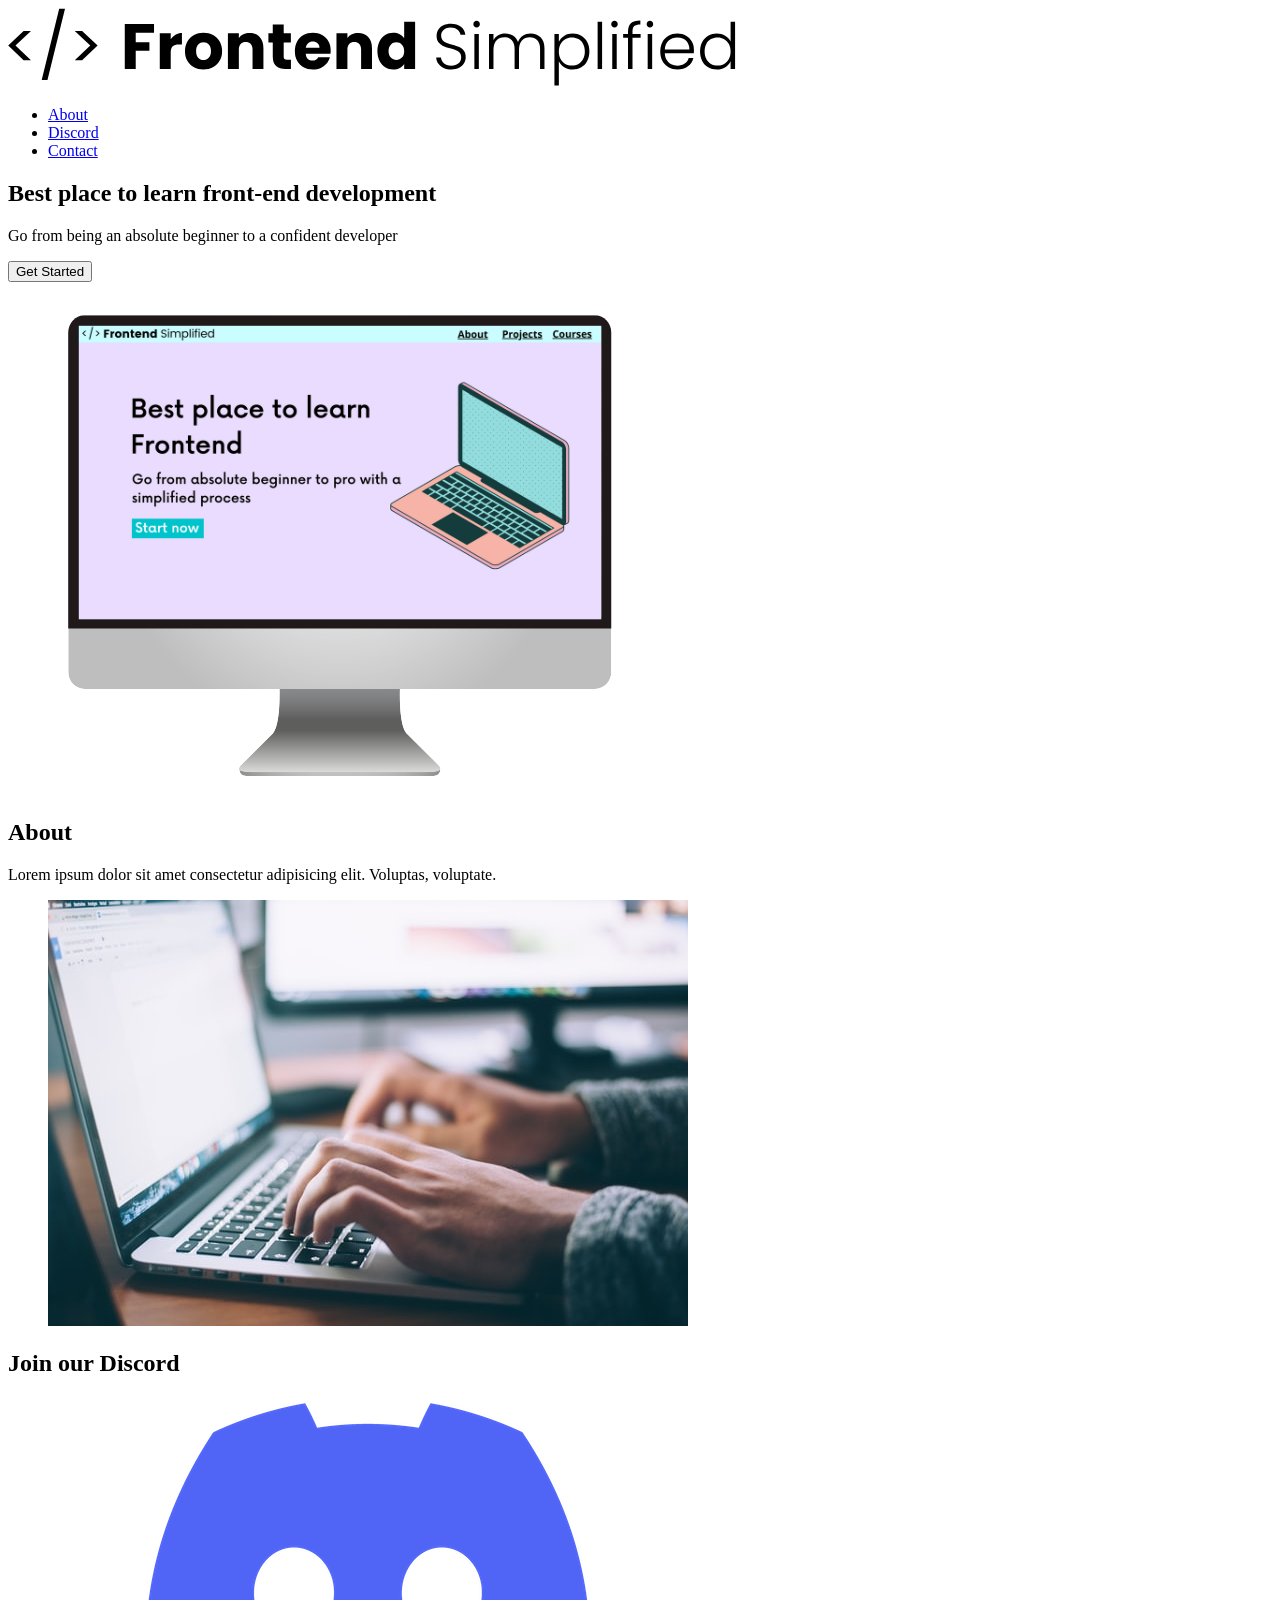
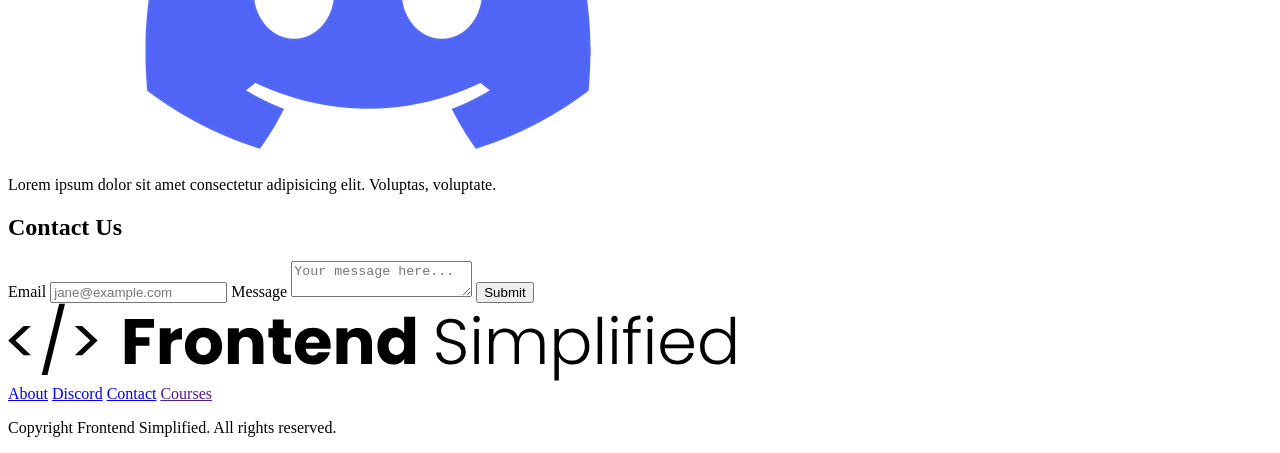
==== HTML Tutorial/index.html @ f5a1693d "first commit" ====
<!DOCTYPE html>
<html lang="en">
<head>
    <meta charset="UTF-8">
    <meta name="viewport" content="width=device-width, initial-scale=1.0">
    <title>Document</title>
</head>

<body>
    <section>
        <nav>
            <img src="HTML Practise Assets/FES.svg" alt="FES Logo">
                <ul>
                    <li><a href="#about">About</a></li>
                    <li><a href="#discord">Discord</a></li>
                    <li><a href="#contact">Contact</a></li>
                </ul>
            </nav>
            <header>
                <div>
                    <h1>Best place to learn front-end development</h1>
                    <p>Go from being an absolute beginner to a confident developer</p>
                    <button>Get Started</button>
                </div>
            </header>
            <figure>
                <img src="./HTML Practise Assets/laptop.png" alt="Laptop">  
            </figure>
           </header> 
    </section>

    <main>
        <section id="about">
            <h2>About</h2>
            <div>
                <p>Lorem ipsum dolor sit amet consectetur adipisicing elit. Voluptas, voluptate.</p>
            </div>
        
            <figure>
           <img src="./HTML Practise Assets/about.jpg" alt="About Image">
            </figure>
        </section>

        <section id="discord">
            <h2>Join our Discord</h2>
            <figure>
                <img src="./HTML Practise Assets/discord.png" alt="Discord">
            </figure>
            <div>
                <p>Lorem ipsum dolor sit amet consectetur adipisicing elit. Voluptas, voluptate.</p>
            </div>
        </section>

        <section id="contact">
            <h2>Contact Us</h2>
            <form action="">
                <span>Email</span>
                <input type="text" placeholder="jane@example.com">
                <span>Message</span>
                <textarea type="text" placeholder="Your message here..."></textarea>
                <button type="submit">Submit</button>
            </form>
        </section>
    </main>

    <footer>
        <img src="./HTML Practise Assets/FES.svg" alt="FES Logo">
        <div>
          <a href="#about">About</a>
          <a href="#discord">Discord</a>
          <a href="#contact">Contact</a>
          <a href="">Courses</a>
        </div>
        <p>Copyright Frontend Simplified. All rights reserved.</p>
    </footer>
</body>

</html>
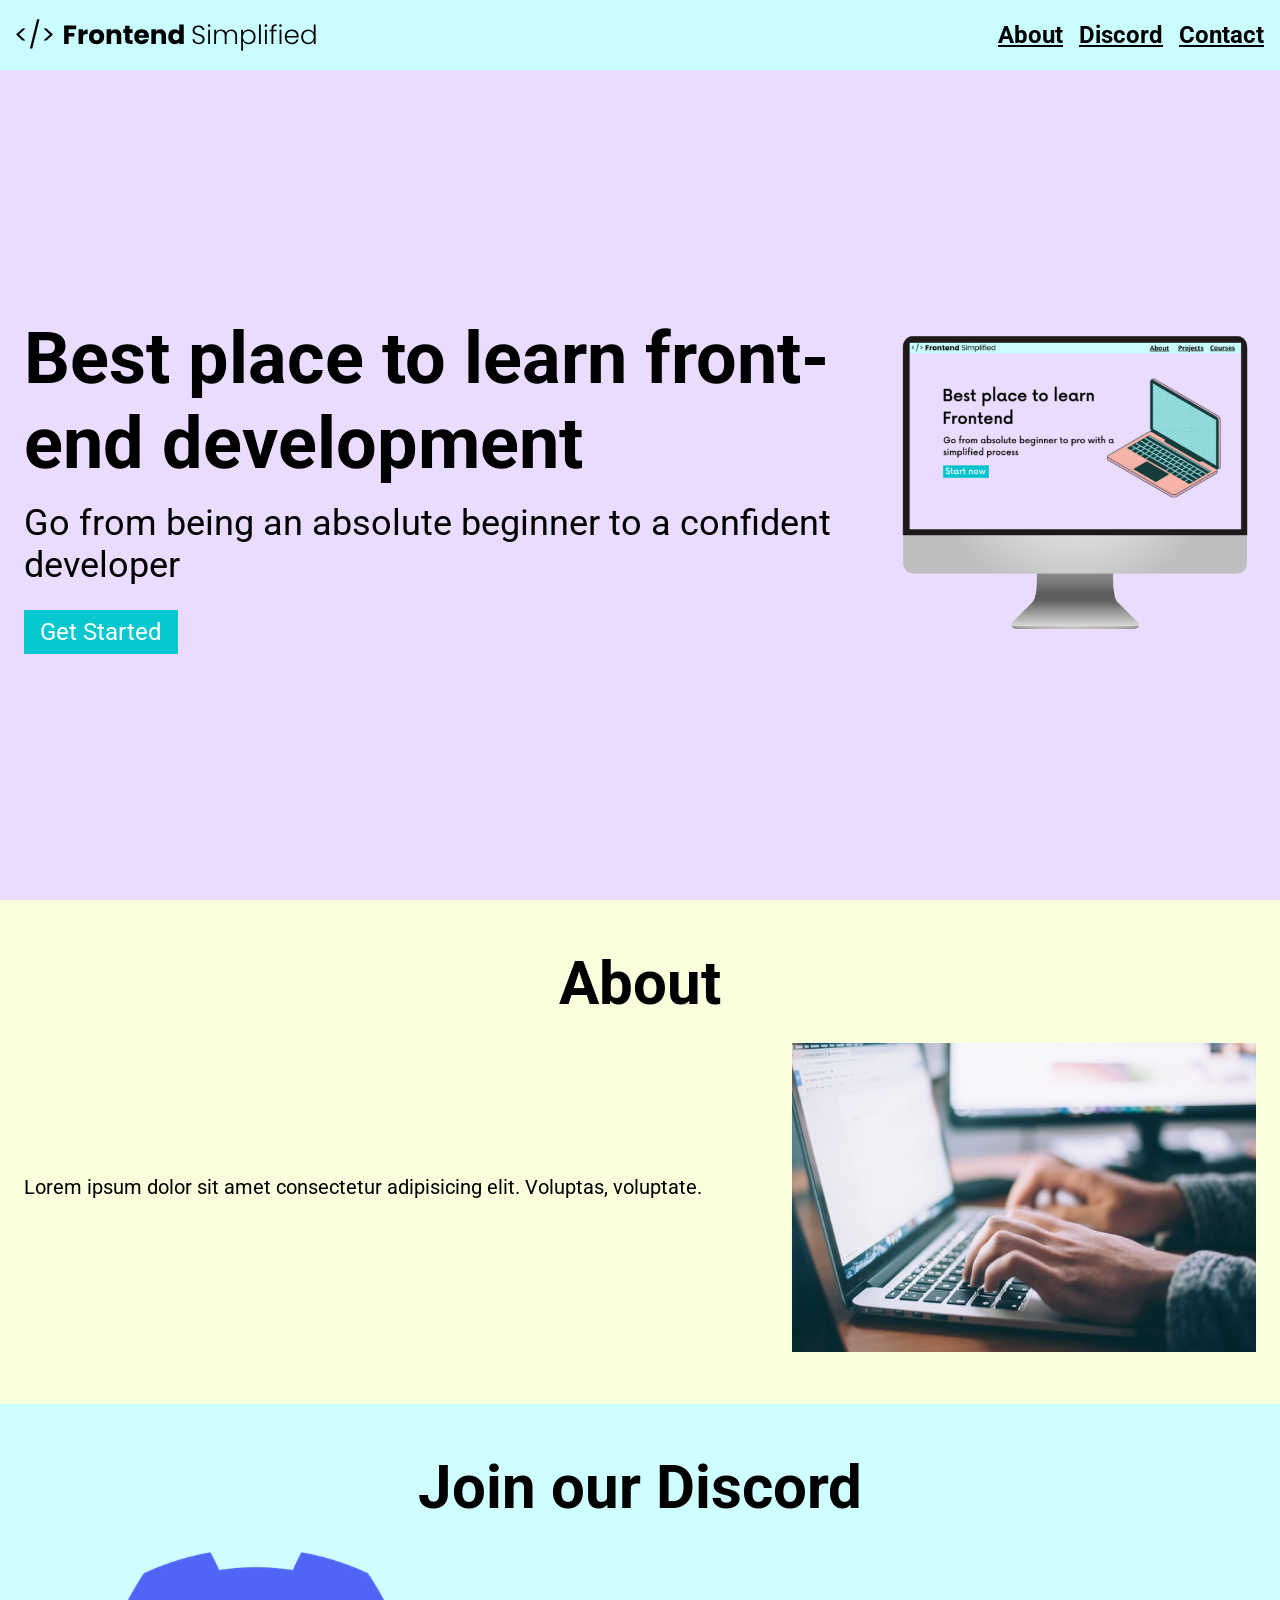
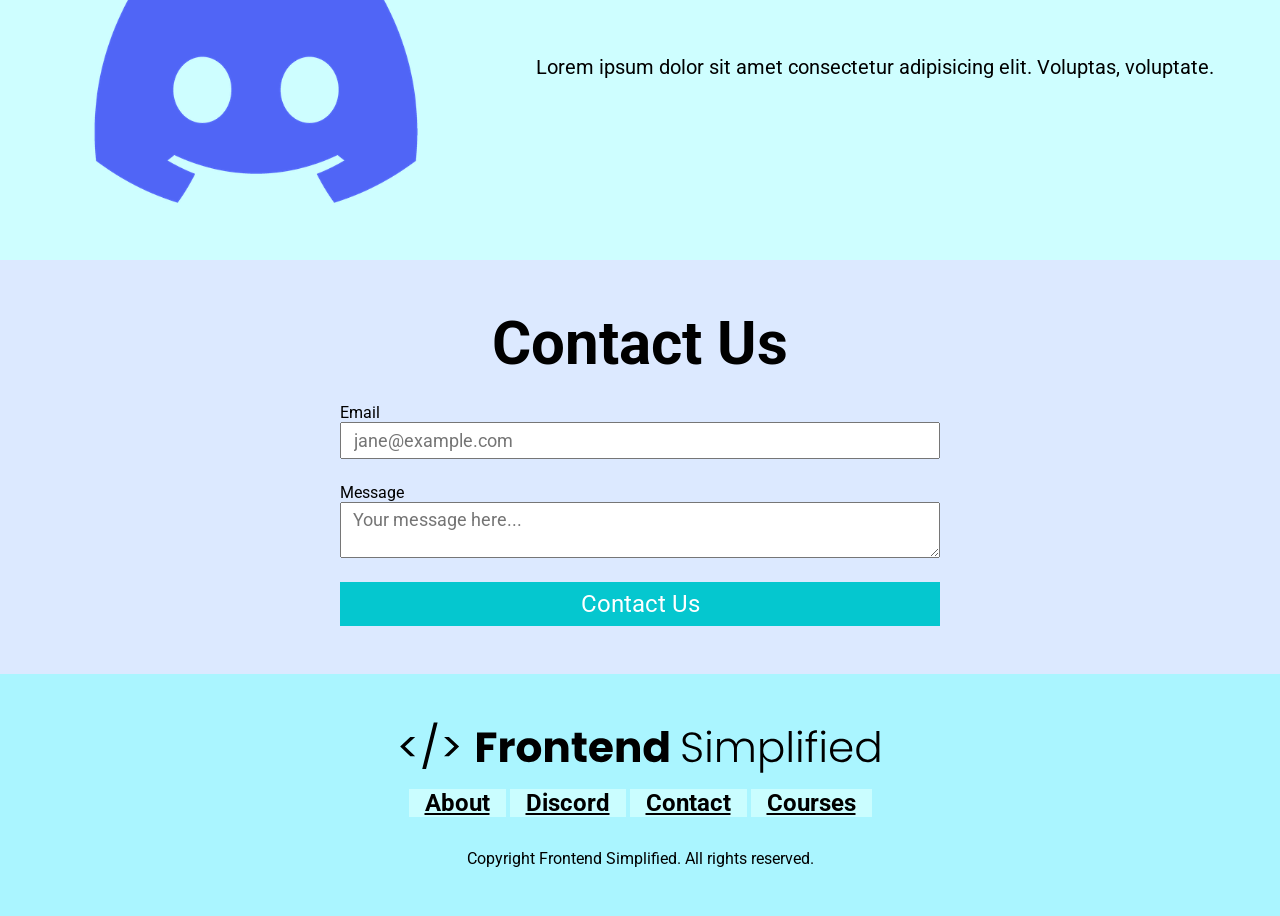
==== commit b8fd92e2: "final changes" ====
--- a/HTML Tutorial/index.html
+++ b/HTML Tutorial/index.html
@@ -4,12 +4,13 @@
     <meta charset="UTF-8">
     <meta name="viewport" content="width=device-width, initial-scale=1.0">
     <title>Document</title>
+    <link rel="stylesheet" href="styles.css">
 </head>
 
 <body>
     <section>
         <nav>
-            <img src="HTML Practise Assets/FES.svg" alt="FES Logo">
+            <img src="HTML Practise Assets/FES.svg" class="logo" alt="FES Logo">
                 <ul>
                     <li><a href="#about">About</a></li>
                     <li><a href="#discord">Discord</a></li>
@@ -17,37 +18,48 @@
                 </ul>
             </nav>
             <header>
-                <div>
-                    <h1>Best place to learn front-end development</h1>
-                    <p>Go from being an absolute beginner to a confident developer</p>
-                    <button>Get Started</button>
+                <div class="row">  
+                    <div>
+                        <h1>Best place to learn front-end development</h1>
+                        <p class="subheader">Go from being an absolute beginner to a confident developer</p>
+                        <button>Get Started</button>
+                    </div>
+                <figure>
+                    <img src="./HTML Practise Assets/laptop.png" alt="Laptop">  
+                </figure>
                 </div>
-            </header>
-            <figure>
-                <img src="./HTML Practise Assets/laptop.png" alt="Laptop">  
-            </figure>
            </header> 
     </section>
 
     <main>
-        <section id="about">
-            <h2>About</h2>
-            <div>
-                <p>Lorem ipsum dolor sit amet consectetur adipisicing elit. Voluptas, voluptate.</p>
+    <section id="about">
+        <h2>About</h2>
+        <div class="row">
+            <div class="section__description">
+
+                <div class="section__description--wrapper">
+                     <p class="section__description--para">Lorem ipsum dolor sit amet consectetur adipisicing elit. Voluptas, voluptate.</p>
+                </div>
+
+                <figure class="about__image--wrapper">
+                    <img src="./HTML Practise Assets/about.jpg" alt="About Image">
+                </figure>
             </div>
-        
-            <figure>
-           <img src="./HTML Practise Assets/about.jpg" alt="About Image">
-            </figure>
-        </section>
+        </div>
+    </section>
+
 
         <section id="discord">
             <h2>Join our Discord</h2>
-            <figure>
-                <img src="./HTML Practise Assets/discord.png" alt="Discord">
-            </figure>
-            <div>
-                <p>Lorem ipsum dolor sit amet consectetur adipisicing elit. Voluptas, voluptate.</p>
+            <div class="row">
+                <div class="section__description">
+                <figure class="about__image--wrapper">
+                    <img src="./HTML Practise Assets/discord.png" alt="Discord">
+                </figure>
+                    <div class="section__description--wrapper">
+                        <p class="section__description--para">Lorem ipsum dolor sit amet consectetur adipisicing elit. Voluptas, voluptate.</p>
+                    </div>
+                </div>
             </div>
         </section>
 
@@ -55,21 +67,21 @@
             <h2>Contact Us</h2>
             <form action="">
                 <span>Email</span>
-                <input type="text" placeholder="jane@example.com">
+                <input type="email" placeholder="jane@example.com">
                 <span>Message</span>
                 <textarea type="text" placeholder="Your message here..."></textarea>
-                <button type="submit">Submit</button>
+                <button type="submit">Contact Us</button>
             </form>
         </section>
     </main>
 
     <footer>
-        <img src="./HTML Practise Assets/FES.svg" alt="FES Logo">
-        <div>
-          <a href="#about">About</a>
-          <a href="#discord">Discord</a>
-          <a href="#contact">Contact</a>
-          <a href="">Courses</a>
+        <img class="footer__logo" src="./HTML Practise Assets/FES.svg" alt="FES Logo">
+        <div class="footer__links">
+          <a class="footer__link" href="#about">About</a>
+          <a class="footer__link" href="#discord">Discord</a>
+          <a class="footer__link" href="#contact">Contact</a>
+          <a class="footer__link" href="">Courses</a>
         </div>
         <p>Copyright Frontend Simplified. All rights reserved.</p>
     </footer>
--- a/HTML Tutorial/styles.css
+++ b/HTML Tutorial/styles.css
@@ -0,0 +1,165 @@
+@import url('https://fonts.googleapis.com/css2?family=Roboto:wght@400;500;700&display=swap');
+* {
+    margin: 0;
+    padding: 0;
+    box-sizing: border-box;
+    font-family: "Roboto", serif;
+}
+
+nav {
+    height: 70px;
+    display: flex;
+    justify-content: space-between;
+    align-items: center;
+    padding: 0 16px;
+    background-color: #cafdff;
+}
+
+header {
+    background-color: #eadcff;
+    height: calc(100vh - 70px);
+    padding: 24px;
+    display: flex;
+    align-items: center;
+    justify-content: center;
+}
+
+h1 {
+    font-size: 72px;
+}
+
+.subheader {
+    font-size: 36px;
+    margin: 16px 0 24px 0;
+}
+
+button {
+    background-color: #05c7cf;
+    color: white;
+    border: none;
+    padding: 8px 16px;
+    font-size: 24px;
+    cursor: pointer;
+}
+
+a {
+    color: black;
+    font-size: 24px;
+    font-weight: 700;
+    background-color: #cafdff;
+}
+
+.logo {
+    width: 300px;
+}
+
+ul {
+    display: flex;
+}
+
+li {
+    list-style-type: none;
+    padding-left: 16px;
+}
+
+.row {
+    width: 100%;
+    max-width: 1300px;
+    margin: 0 auto;
+    display: flex;
+    align-items: center;
+    justify-content: center;
+}
+
+#about, #discord, #contact, footer{
+    padding: 48px 0;
+
+}
+
+/*About Section*/
+
+
+#about {    background-color: #f8ffdc;}
+h2 {
+   font-size: 60px;
+   text-align: center;
+   margin-bottom: 24px;
+
+}
+
+.section__description {
+    display: flex;
+    justify-content: center;
+    align-items: center;
+}
+
+.about__image--wrapper {
+    width: 40%;
+    padding: 0 24px;
+}
+
+img {
+    width: 100%;
+}
+
+.section__description--wrapper{
+    width: 60%;
+    padding: 0 24px;
+
+}
+
+.section__description--para {
+    font-size: 20px;
+    line-height: 1.5;
+    margin-bottom: 24px;
+
+}
+
+/*Discord Section*/
+
+#discord {
+    background-color: #cefeff;
+}
+
+/*Contact Section*/
+
+#contact {
+    background-color: #dce9ff;
+
+}
+
+form {
+    width: 100%;
+    max-width: 600px;
+    display: flex;
+    flex-direction: column;
+    margin: 0 auto;
+}
+
+input, textarea {
+    margin-bottom: 24px;
+    font-size: 18px;
+    padding: 6px 12px;
+}
+
+/*Footer Section*/
+
+footer {
+ background-color: #aaf5ff;  
+ display: flex;
+ flex-direction: column; 
+ align-items: center;
+}
+
+.footer__logo {
+    max-width: 480px;
+    margin-bottom: 16px;
+}
+
+.footer__links {
+    margin-bottom: 32px;
+}
+
+.footer__link {
+    padding: 0 16px;
+}
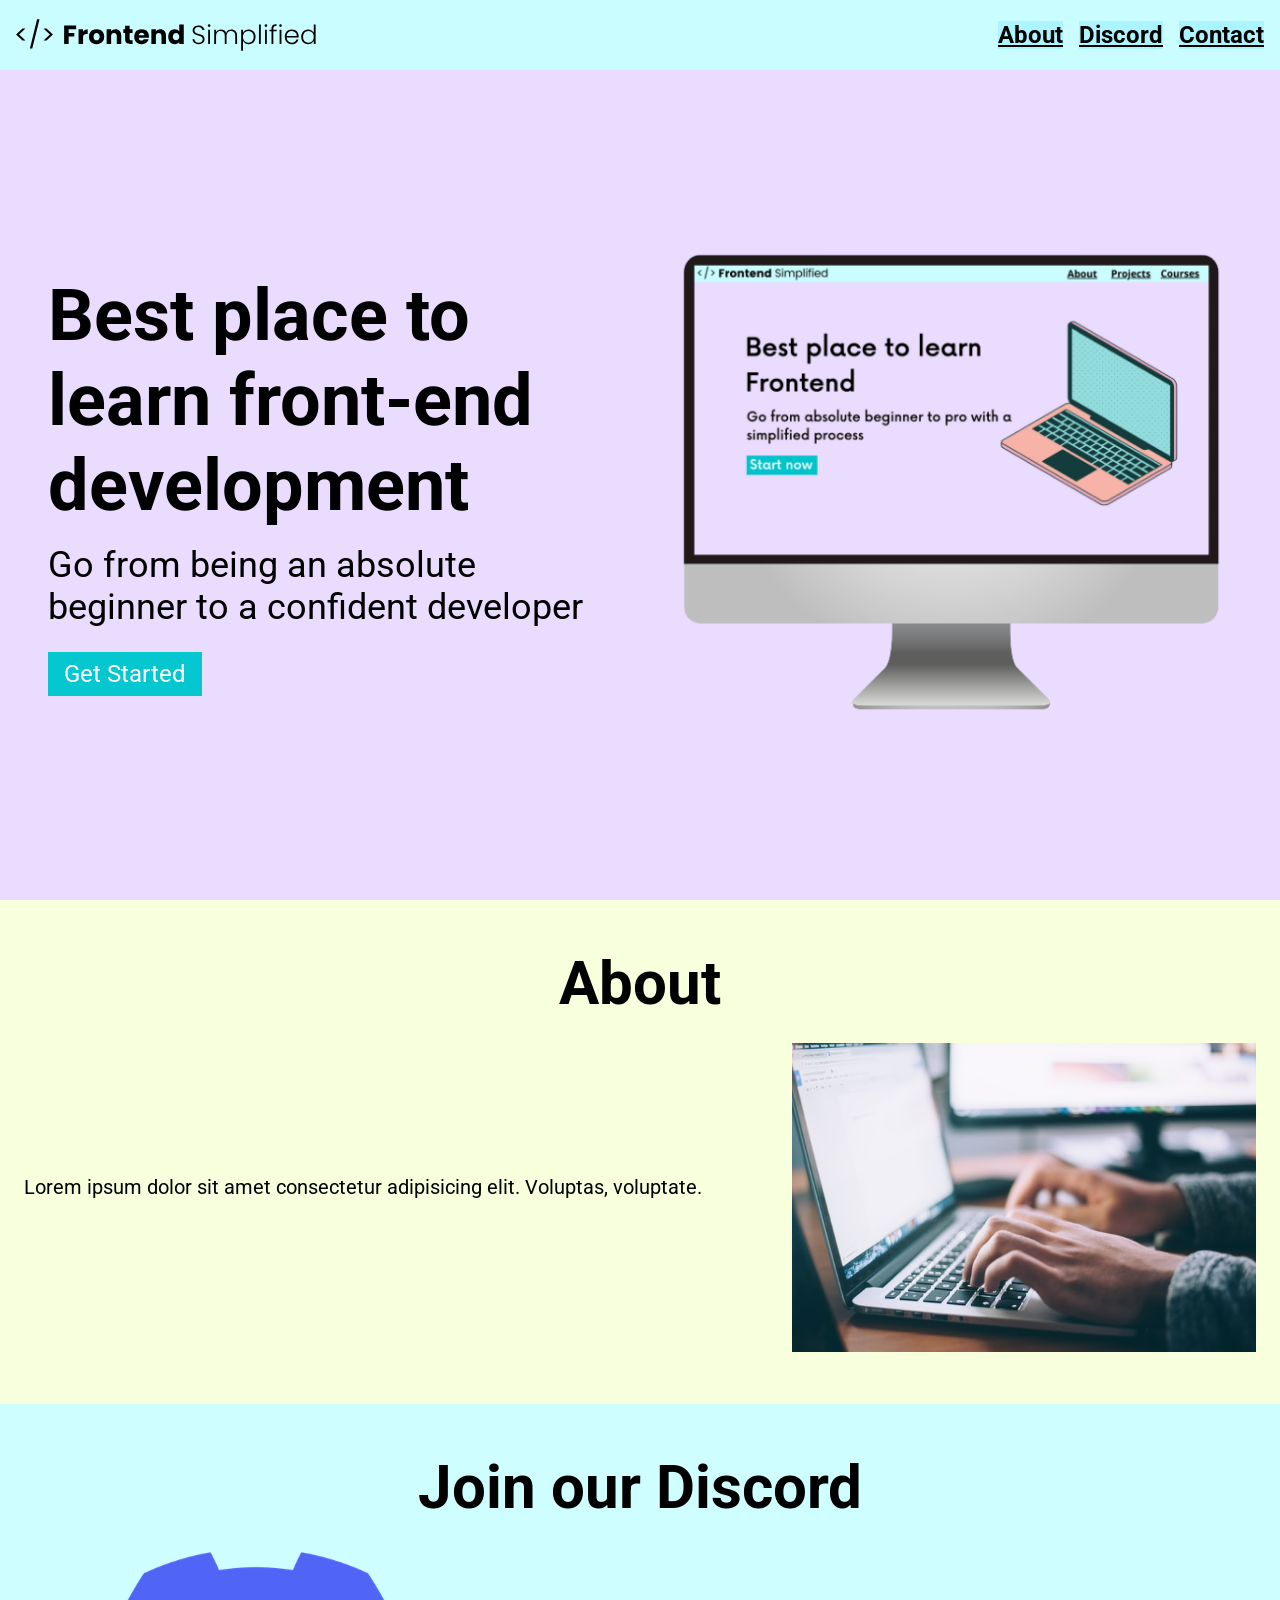
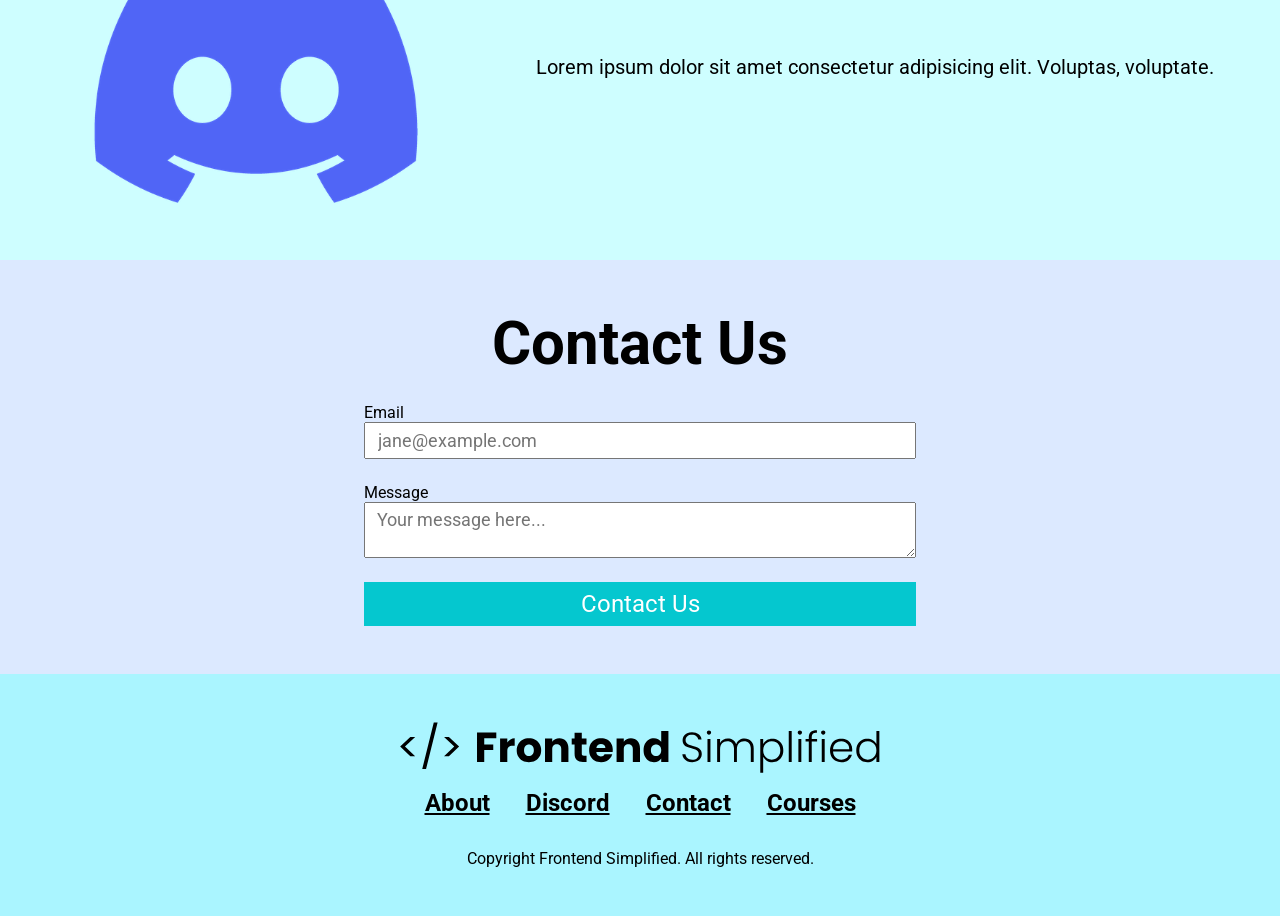
==== commit a1089f30: "final changes to the HTML tutorial, including updates to the index.html and styles.css files to enha" ====
--- a/HTML Tutorial/index.html
+++ b/HTML Tutorial/index.html
@@ -1,90 +1,98 @@
-<!DOCTYPE html>
+<!doctype html>
 <html lang="en">
-<head>
-    <meta charset="UTF-8">
-    <meta name="viewport" content="width=device-width, initial-scale=1.0">
+  <head>
+    <meta charset="UTF-8" />
+    <meta name="viewport" content="width=device-width, initial-scale=1.0" />
     <title>Document</title>
-    <link rel="stylesheet" href="styles.css">
-</head>
+    <link rel="stylesheet" href="styles.css" />
+  </head>
 
-<body>
-    <section>
-        <nav>
-            <img src="HTML Practise Assets/FES.svg" class="logo" alt="FES Logo">
-                <ul>
-                    <li><a href="#about">About</a></li>
-                    <li><a href="#discord">Discord</a></li>
-                    <li><a href="#contact">Contact</a></li>
-                </ul>
-            </nav>
-            <header>
-                <div class="row">  
-                    <div>
-                        <h1>Best place to learn front-end development</h1>
-                        <p class="subheader">Go from being an absolute beginner to a confident developer</p>
-                        <button>Get Started</button>
-                    </div>
-                <figure>
-                    <img src="./HTML Practise Assets/laptop.png" alt="Laptop">  
-                </figure>
-                </div>
-           </header> 
-    </section>
+  <body>
+    <nav>
+      <img src="HTML Practise Assets/FES.svg" class="logo" alt="FES Logo" />
+      <ul>
+        <li><a href="#about">About</a></li>
+        <li><a href="#discord">Discord</a></li>
+        <li><a href="#contact">Contact</a></li>
+      </ul>
+    </nav>
+
+    <header>
+      <div class="row">
+        <div class="home__description">
+          <h1>Best place to learn front-end development</h1>
+          <p class="subheader">
+            Go from being an absolute beginner to a confident developer
+          </p>
+          <button class="home__description--button">Get Started</button>
+        </div>
+        <figure class="home__image--wrapper">
+          <img src="./HTML Practise Assets/laptop.png" alt="Laptop" />
+        </figure>
+      </div>
+    </header>
 
     <main>
-    <section id="about">
+      <section id="about">
         <h2>About</h2>
         <div class="row">
-            <div class="section__description">
+          <div class="section__description">
+            <div class="section__description--wrapper">
+              <p class="section__description--para">
+                Lorem ipsum dolor sit amet consectetur adipisicing elit.
+                Voluptas, voluptate.
+              </p>
+            </div>
 
-                <div class="section__description--wrapper">
-                     <p class="section__description--para">Lorem ipsum dolor sit amet consectetur adipisicing elit. Voluptas, voluptate.</p>
-                </div>
+            <figure class="about__image--wrapper">
+              <img src="./HTML Practise Assets/about.jpg" alt="About Image" />
+            </figure>
+          </div>
+        </div>
+      </section>
 
-                <figure class="about__image--wrapper">
-                    <img src="./HTML Practise Assets/about.jpg" alt="About Image">
-                </figure>
+      <section id="discord">
+        <h2>Join our Discord</h2>
+        <div class="row">
+          <div class="section__description">
+            <figure class="about__image--wrapper">
+              <img src="./HTML Practise Assets/discord.png" alt="Discord" />
+            </figure>
+            <div class="section__description--wrapper">
+              <p class="section__description--para">
+                Lorem ipsum dolor sit amet consectetur adipisicing elit.
+                Voluptas, voluptate.
+              </p>
             </div>
+          </div>
         </div>
-    </section>
+      </section>
 
-
-        <section id="discord">
-            <h2>Join our Discord</h2>
-            <div class="row">
-                <div class="section__description">
-                <figure class="about__image--wrapper">
-                    <img src="./HTML Practise Assets/discord.png" alt="Discord">
-                </figure>
-                    <div class="section__description--wrapper">
-                        <p class="section__description--para">Lorem ipsum dolor sit amet consectetur adipisicing elit. Voluptas, voluptate.</p>
-                    </div>
-                </div>
-            </div>
-        </section>
-
-        <section id="contact">
-            <h2>Contact Us</h2>
-            <form action="">
-                <span>Email</span>
-                <input type="email" placeholder="jane@example.com">
-                <span>Message</span>
-                <textarea type="text" placeholder="Your message here..."></textarea>
-                <button type="submit">Contact Us</button>
-            </form>
-        </section>
+      <section id="contact">
+        <h2>Contact Us</h2>
+        <form action="">
+          <span>Email</span>
+          <input type="email" placeholder="jane@example.com" />
+          <span>Message</span>
+          <textarea type="text" placeholder="Your message here..."></textarea>
+          <button type="submit">Contact Us</button>
+        </form>
+      </section>
     </main>
 
     <footer>
-        <img class="footer__logo" src="./HTML Practise Assets/FES.svg" alt="FES Logo">
-        <div class="footer__links">
-          <a class="footer__link" href="#about">About</a>
-          <a class="footer__link" href="#discord">Discord</a>
-          <a class="footer__link" href="#contact">Contact</a>
-          <a class="footer__link" href="">Courses</a>
-        </div>
-        <p>Copyright Frontend Simplified. All rights reserved.</p>
+      <img
+        class="footer__logo"
+        src="./HTML Practise Assets/FES.svg"
+        alt="FES Logo"
+      />
+      <div class="footer__links">
+        <a class="footer__link" href="#about">About</a>
+        <a class="footer__link" href="#discord">Discord</a>
+        <a class="footer__link" href="#contact">Contact</a>
+        <a class="footer__link" href="">Courses</a>
+      </div>
+      <p>Copyright Frontend Simplified. All rights reserved.</p>
     </footer>
-</body>
-
-</html>+  </body>
+</html>
--- a/HTML Tutorial/styles.css
+++ b/HTML Tutorial/styles.css
@@ -22,6 +22,16 @@
     display: flex;
     align-items: center;
     justify-content: center;
+}
+
+.home__description {
+    width: 50%;
+    padding: 0 24px;
+}
+
+.home__image--wrapper {
+    width: 50%;
+    padding: 0 24px;
 }
 
 h1 {
@@ -46,7 +56,7 @@
     color: black;
     font-size: 24px;
     font-weight: 700;
-    background-color: #cafdff;
+    background-color: #aaf5ff;
 }
 
 .logo {
@@ -134,6 +144,7 @@
     display: flex;
     flex-direction: column;
     margin: 0 auto;
+    padding: 0 24px;
 }
 
 input, textarea {
@@ -162,4 +173,78 @@
 
 .footer__link {
     padding: 0 16px;
+}
+/* SMALL PHONES, TABLETS, AND LARGE SMARTPHONES */
+
+@media (max-width: 728px) {
+    .row {
+        flex-direction: column;
+    }
+
+    .home__description {
+        margin-bottom: 24px;
+        display: flex;
+        flex-direction: column;
+        align-items: center;
+        width: 100%;
+    }
+
+    .home__description--button {
+        max-width: 240px;;
+    }
+
+    .home__image--wrapper {
+        width: 100%;
+        padding: 0 24px;
+    }
+
+    h1 {
+        text-align: center;
+        font-size: 40px;
+    }
+
+    .subheader {
+        text-align: center;
+        font-size: 18px;
+    }
+
+    ul {
+        display: none;
+    }
+
+    .section__description {
+        flex-direction: column;
+    }
+
+    .section__description--wrapper {
+        width: 100%;
+    }
+
+    .about__image--wrapper {
+        width: 100%;;
+    }
+
+    #discord .section__description {
+        flex-direction: column-reverse
+    }
+
+    .logo {
+        width: 160px;
+    }
+
+    footer {
+        padding: 48px 24px;
+    }
+
+    .footer__logo {
+        max-width: 360px;
+    }
+    .footer__link {
+        padding: 0 4px;
+        font-size: 18px;
+    }
+
+    .footer__links {
+        margin-bottom: 16px;
+    }
 }
